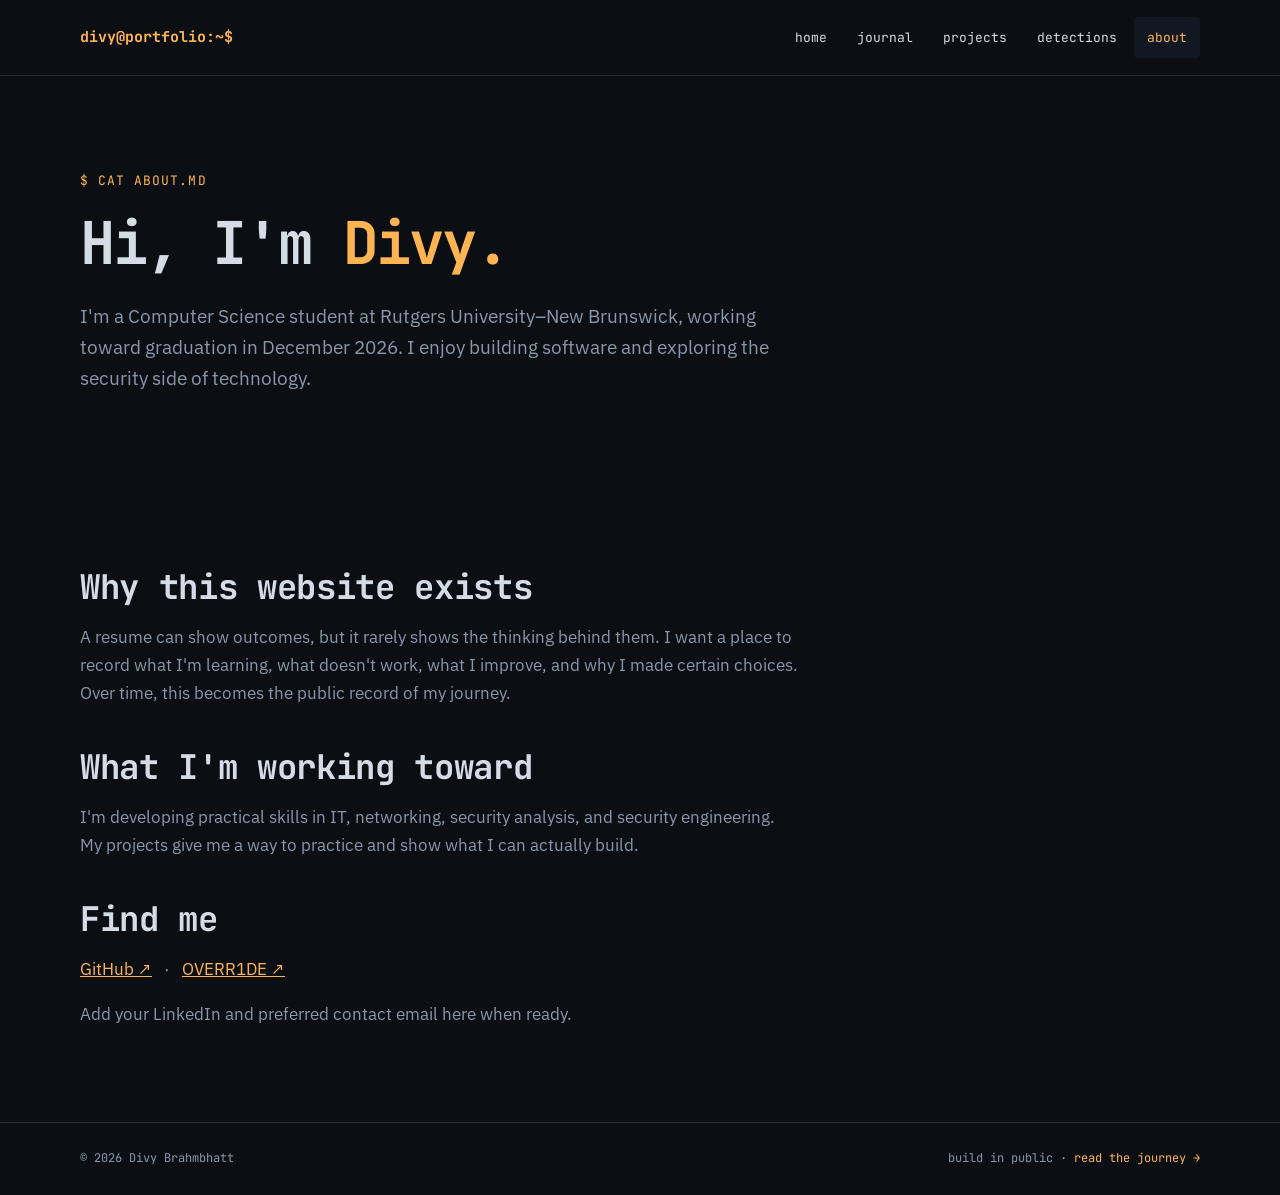
==== site/about.html @ b1627698 "Fix portfolio folder structure" ====
<!doctype html><html lang="en"><head><meta charset="utf-8"><meta name="viewport" content="width=device-width,initial-scale=1"><meta name="theme-color" content="#0B0F14"><meta name="description" content="Divy Brahmbhatt — cybersecurity, software projects, and a public learning journal."><title>About · Divy Brahmbhatt</title><link rel="preconnect" href="https://fonts.googleapis.com"><link rel="preconnect" href="https://fonts.gstatic.com" crossorigin><link href="https://fonts.googleapis.com/css2?family=JetBrains+Mono:wght@400;500;700&family=IBM+Plex+Sans:wght@400;500;600;700&display=swap" rel="stylesheet"><link rel="stylesheet" href="assets/style.css"></head><body><header class="site-header"><div class="container nav"><a class="brand" href="index.html">divy@portfolio:<span>~$</span></a><nav aria-label="Main navigation"><a class="" href="index.html">home</a><a class="" href="journal.html">journal</a><a class="" href="projects.html">projects</a><a class="" href="detections.html">detections</a><a class="active" href="about.html">about</a></nav></div></header><main><section class="container page-head"><div class="eyebrow">$ cat about.md</div><h1>Hi, I'm <span class="gold">Divy.</span></h1><p>I'm a Computer Science student at Rutgers University–New Brunswick, working toward graduation in December 2026. I enjoy building software and exploring the security side of technology.</p></section><section class="container pad about-page"><h2>Why this website exists</h2><p>A resume can show outcomes, but it rarely shows the thinking behind them. I want a place to record what I'm learning, what doesn't work, what I improve, and why I made certain choices. Over time, this becomes the public record of my journey.</p><h2>What I'm working toward</h2><p>I'm developing practical skills in IT, networking, security analysis, and security engineering. My projects give me a way to practice and show what I can actually build.</p><h2>Find me</h2><p><a href="https://github.com/divy1502" target="_blank" rel="noopener">GitHub ↗</a> &nbsp; · &nbsp; <a href="https://theoverr1de.com/" target="_blank" rel="noopener">OVERR1DE ↗</a></p><p class="muted">Add your LinkedIn and preferred contact email here when ready.</p></section></main><footer class="footer"><div class="container footer-inner"><span>© 2026 Divy Brahmbhatt</span><span>build in public · <a href="journal.html">read the journey →</a></span></div></footer></body></html>
---- site/assets/style.css ----
:root{--bg:#0b0f14;--surface:#121821;--surface2:#0f141b;--border:#232c39;--text:#d5dce6;--muted:#8b97a8;--amber:#ffb454;--mint:#7ee787}*{box-sizing:border-box}html{scroll-behavior:smooth}body{margin:0;background:var(--bg);color:var(--text);font:17px/1.65 'IBM Plex Sans',sans-serif}a{color:var(--amber)}a:hover{color:#ffd08a}.container{width:min(1120px,calc(100% - 48px));margin:auto}h1,h2,h3,.mono,.eyebrow,.site-header,.entry,.tag,.button,.cmd,.status,.steps,.terminal-note,.footer,.catalog-head,.catalog-row,.article-meta{font-family:'JetBrains Mono',monospace}h1,h2,h3{line-height:1.19;letter-spacing:-.035em}h1{font-size:clamp(36px,5vw,59px);margin:17px 0 22px}h2{font-size:clamp(28px,3vw,38px);margin:8px 0 14px}h3{font-size:20px}.muted,.intro{color:var(--muted)}.eyebrow{color:var(--amber);font-size:13px;letter-spacing:.08em;text-transform:uppercase}.gold{color:var(--amber)}.cursor{color:var(--amber)}.site-header{border-bottom:1px solid var(--border)}.nav{min-height:75px;display:flex;align-items:center;justify-content:space-between;gap:24px;flex-wrap:wrap}.brand{font-size:15px;font-weight:700;text-decoration:none}.brand span{color:var(--amber)}nav{display:flex;gap:4px;flex-wrap:wrap}nav a{display:inline-block;color:var(--text);font-size:13px;text-decoration:none;padding:10px 13px;border-radius:4px}nav a:hover,nav a.active{background:var(--surface);color:var(--amber)}.hero{padding-top:96px;padding-bottom:96px;display:grid;grid-template-columns:minmax(0,1.3fr) minmax(290px,.85fr);gap:62px;align-items:center}.hero-copy>p{font-size:18px;color:var(--muted);max-width:630px}.cmd{font-size:14px;color:var(--muted);margin-bottom:22px}.buttons{display:flex;gap:12px;flex-wrap:wrap;margin:30px 0}.button{display:inline-flex;align-items:center;min-height:47px;text-decoration:none;padding:0 20px;font-size:14px;font-weight:700;border:1px solid var(--amber);border-radius:4px}.primary{background:var(--amber);color:var(--bg)}.primary:hover{color:var(--bg);background:#ffd08a}.outline{background:transparent;color:var(--text);border-color:var(--muted)}.hero-meta{font:11px/2 'JetBrains Mono',monospace;color:#667489;letter-spacing:.04em}.hero-meta span{padding:0 8px}.status{border:1px solid var(--border);border-radius:8px;background:var(--surface);box-shadow:0 20px 75px #0003;font-size:13px;overflow:hidden}.panel-head{padding:13px 18px;border-bottom:1px solid var(--border);background:#151d28;color:#acb6c3}.green-dot{display:inline-block;background:var(--mint);width:7px;height:7px;border-radius:50%;margin-right:8px}.panel-x{float:right;color:#607086}.status-body{padding:0 20px}.status-body>div{display:flex;flex-direction:column;gap:4px;padding:16px 0;border-bottom:1px solid var(--border)}.status-body>div:last-child{border:0}.key{font-size:11px;letter-spacing:.08em;color:var(--muted)}.status-body strong{font-weight:500}.status-body a{text-decoration:none}.band{border-top:1px solid var(--border);border-bottom:1px solid var(--border);background:var(--surface2)}.pad{padding-top:77px;padding-bottom:77px}.entries{margin-top:30px;border-bottom:1px solid var(--border)}.entry{display:grid;grid-template-columns:150px minmax(0,1fr) auto 20px;align-items:start;gap:24px;padding:22px 4px;border-top:1px solid var(--border);color:var(--text);text-decoration:none}.entry:hover .entry-main strong,.entry:hover .entry-arrow{color:var(--amber)}.entry-date{font-size:13px;color:var(--muted);padding-top:4px}.entry-main strong{display:block;font-size:17px;line-height:1.5}.entry-main small{display:block;color:var(--muted);font:15px/1.6 'IBM Plex Sans',sans-serif;margin-top:6px}.tag{font-size:11px;border:1px solid #6b5632;color:var(--amber);border-radius:4px;padding:4px 9px;white-space:nowrap}.entry-arrow{color:var(--muted)}.bottom-link{text-align:right;font:14px 'JetBrains Mono',monospace;margin-top:22px}.bottom-link a{text-decoration:none}.cards{display:grid;grid-template-columns:repeat(3,minmax(0,1fr));gap:18px;margin-top:30px}.project{border:1px solid var(--border);padding:24px;background:var(--surface);border-radius:7px;min-height:260px;display:flex;flex-direction:column}.project-head{font:12px 'JetBrains Mono',monospace;color:var(--muted);display:flex;justify-content:space-between;gap:10px}.outlined{border:1px solid #66512f;color:var(--amber);padding:3px 7px;border-radius:3px}.project h3{margin:26px 0 9px}.project p{color:var(--muted);font-size:15px;margin:0}.project-links{margin-top:auto;padding-top:24px;font:13px 'JetBrains Mono',monospace}.project-links a{text-decoration:none}.steps{display:grid;grid-template-columns:repeat(3,1fr);gap:24px;margin-top:40px}.steps>div{border-top:2px solid var(--border);padding-top:20px}.steps>div:first-child{border-color:var(--amber)}.steps b{font-size:12px;color:var(--amber)}.steps h3{font-size:18px;margin:16px 0}.steps p{color:var(--muted);font:16px/1.6 'IBM Plex Sans',sans-serif}.about-mini p,.about-page p{max-width:720px;color:var(--muted)}.page-head{padding-top:94px;padding-bottom:36px}.page-head p{max-width:730px;color:var(--muted);font-size:19px}.terminal-note{background:var(--surface);border:1px solid var(--border);border-radius:5px;padding:16px 20px;font-size:13px;color:var(--amber);margin-top:40px}.faint{color:var(--muted)}.journal-list{padding-bottom:100px}.journal-list .entries{margin-top:0}.catalog-head,.catalog-row{display:grid;grid-template-columns:minmax(0,2fr) minmax(110px,1fr) 105px;gap:20px;align-items:center;padding:16px;border-bottom:1px solid var(--border);font-size:13px}.catalog-head{color:var(--muted);font-size:11px;border-top:1px solid var(--border)}.catalog-row b{font-weight:500}.catalog-row>span:nth-child(2){color:var(--muted)}.pill{color:var(--amber)}.about-page h2{margin-top:40px}.article{max-width:850px;padding-top:65px;padding-bottom:120px}.back{font:13px 'JetBrains Mono',monospace;text-decoration:none;display:inline-block;margin-bottom:60px}.article h1{font-size:clamp(34px,5vw,52px)}.article-summary{font-size:19px;color:var(--muted)}.article-meta{display:flex;gap:25px;flex-wrap:wrap;border-top:1px solid var(--border);border-bottom:1px solid var(--border);padding:16px 0;margin:38px 0;color:var(--muted);font-size:12px}.prose{font-size:18px;line-height:1.85;color:#c7d0dc}.prose h2{font-size:25px;color:var(--text);margin:45px 0 15px}.prose h3{font-size:19px;color:var(--text);margin:30px 0 10px}.prose p{margin:18px 0}.prose code{font:14px 'JetBrains Mono',monospace;color:var(--amber);background:#1b2631;padding:2px 5px;border-radius:3px}.prose pre{background:var(--surface);border:1px solid var(--border);padding:22px;border-radius:5px;overflow:auto;line-height:1.55}.prose pre code{background:none;color:var(--text);padding:0}.prose blockquote{border-left:3px solid var(--amber);padding:8px 20px;margin-left:0;background:var(--surface)}.prose li{margin-bottom:8px}.article-end{border-top:1px solid var(--border);display:flex;justify-content:space-between;margin-top:75px;padding-top:25px;font:14px 'JetBrains Mono',monospace}.article-end a{text-decoration:none}.footer{border-top:1px solid var(--border);color:var(--muted);font-size:12px}.footer-inner{display:flex;justify-content:space-between;gap:20px;flex-wrap:wrap;padding:26px 0}.footer a{text-decoration:none}@media(max-width:880px){.hero{grid-template-columns:1fr;gap:32px;padding:65px 0}.cards{grid-template-columns:1fr 1fr}.steps{grid-template-columns:1fr}.entry{grid-template-columns:100px minmax(0,1fr) auto;gap:12px}.entry-arrow{display:none}}@media(max-width:560px){.container{width:min(100% - 32px,1120px)}.nav{padding:15px 0;gap:8px}nav{gap:0}nav a{padding:8px;font-size:11px}.hero{padding-top:52px}.cards{grid-template-columns:1fr}.entry{grid-template-columns:minmax(0,1fr) auto}.entry-date{grid-column:1/-1}.entry-main strong{font-size:15px}.tag{font-size:10px}.catalog-head,.catalog-row{grid-template-columns:1.7fr 1fr 60px;gap:8px;font-size:11px;padding:13px 4px}.catalog-head{font-size:9px}.pad{padding-top:55px;padding-bottom:55px}.page-head{padding-top:60px}.hero-meta{font-size:10px}}

/* Reference typography: Cyber.dc.html hero and headings */
.hero{padding-top:88px;padding-bottom:72px;align-items:start;gap:56px}.hero h1{font-size:clamp(35px,4.1vw,48px);line-height:1.12;letter-spacing:-.02em;margin:0}.hero .cmd{margin-bottom:22px}.hero-copy{display:flex;flex-direction:column;gap:24px}.hero-copy>p{margin:0;line-height:1.6}.hero .buttons{margin:0;padding-top:8px}.hero .status{box-shadow:none}.pad h2{font-size:clamp(28px,3vw,34px);line-height:1.15;letter-spacing:-.01em}.steps h3{font-size:19px}.key{text-transform:lowercase}.status .panel-head{background:transparent}.hero .button{min-height:48px}.hero .button.primary{font-size:15px}
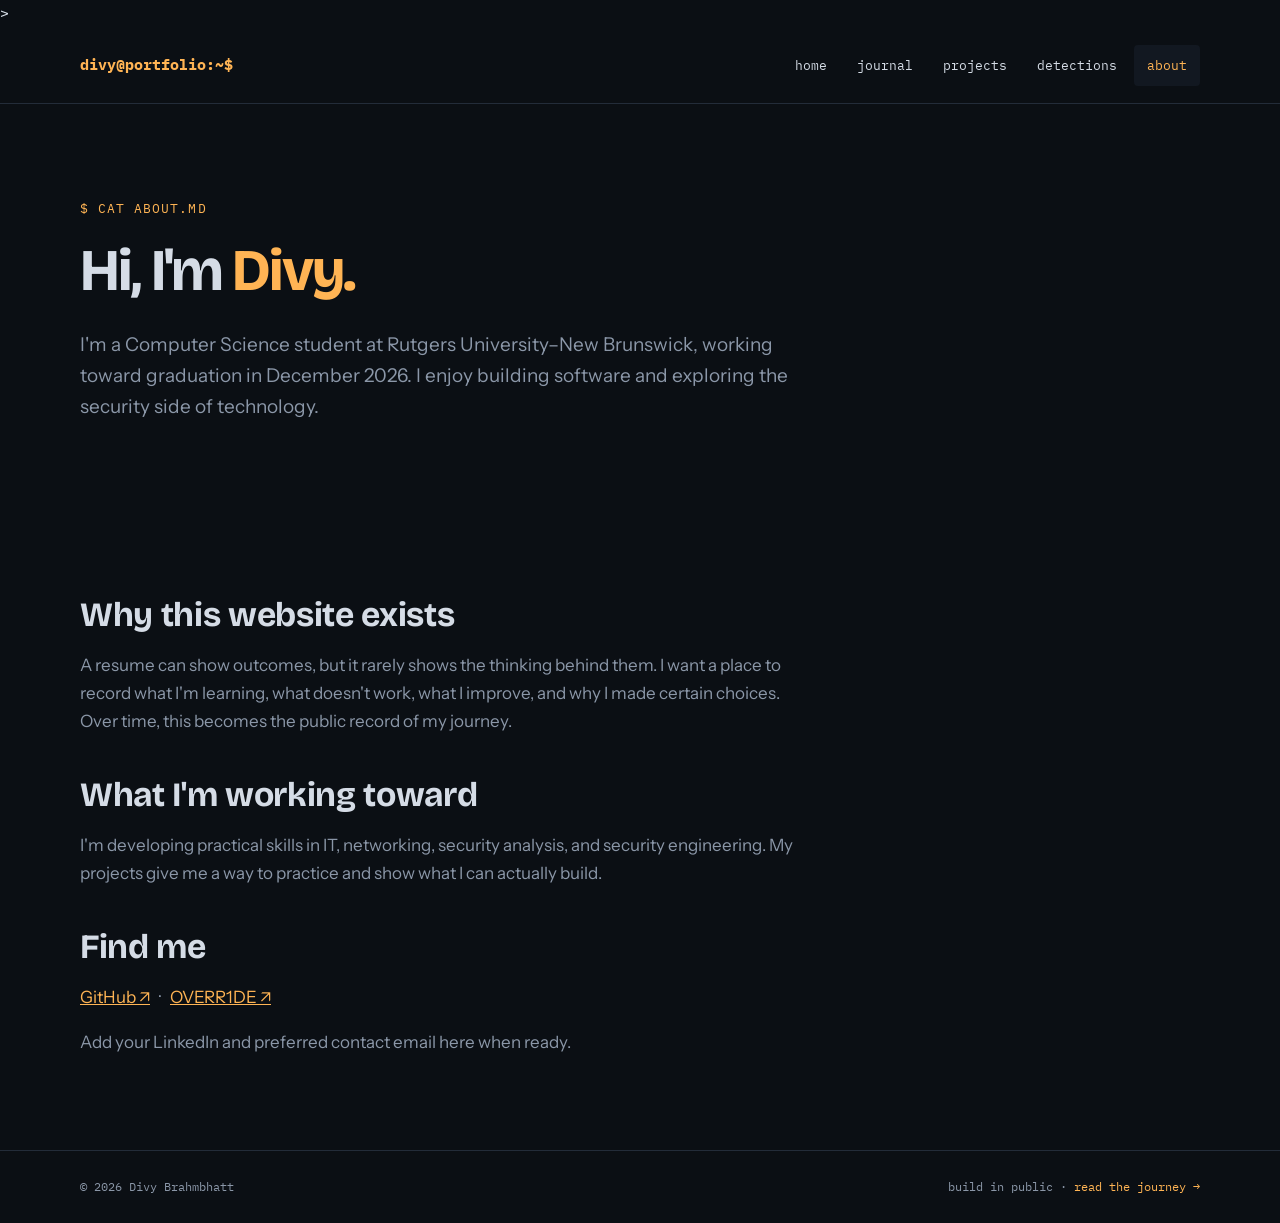
==== commit 59d69d0b: "Save cinematic 3D portfolio progress" ====
--- a/site/about.html
+++ b/site/about.html
@@ -1 +1 @@
-<!doctype html><html lang="en"><head><meta charset="utf-8"><meta name="viewport" content="width=device-width,initial-scale=1"><meta name="theme-color" content="#0B0F14"><meta name="description" content="Divy Brahmbhatt — cybersecurity, software projects, and a public learning journal."><title>About · Divy Brahmbhatt</title><link rel="preconnect" href="https://fonts.googleapis.com"><link rel="preconnect" href="https://fonts.gstatic.com" crossorigin><link href="https://fonts.googleapis.com/css2?family=JetBrains+Mono:wght@400;500;700&family=IBM+Plex+Sans:wght@400;500;600;700&display=swap" rel="stylesheet"><link rel="stylesheet" href="assets/style.css"></head><body><header class="site-header"><div class="container nav"><a class="brand" href="index.html">divy@portfolio:<span>~$</span></a><nav aria-label="Main navigation"><a class="" href="index.html">home</a><a class="" href="journal.html">journal</a><a class="" href="projects.html">projects</a><a class="" href="detections.html">detections</a><a class="active" href="about.html">about</a></nav></div></header><main><section class="container page-head"><div class="eyebrow">$ cat about.md</div><h1>Hi, I'm <span class="gold">Divy.</span></h1><p>I'm a Computer Science student at Rutgers University–New Brunswick, working toward graduation in December 2026. I enjoy building software and exploring the security side of technology.</p></section><section class="container pad about-page"><h2>Why this website exists</h2><p>A resume can show outcomes, but it rarely shows the thinking behind them. I want a place to record what I'm learning, what doesn't work, what I improve, and why I made certain choices. Over time, this becomes the public record of my journey.</p><h2>What I'm working toward</h2><p>I'm developing practical skills in IT, networking, security analysis, and security engineering. My projects give me a way to practice and show what I can actually build.</p><h2>Find me</h2><p><a href="https://github.com/divy1502" target="_blank" rel="noopener">GitHub ↗</a> &nbsp; · &nbsp; <a href="https://theoverr1de.com/" target="_blank" rel="noopener">OVERR1DE ↗</a></p><p class="muted">Add your LinkedIn and preferred contact email here when ready.</p></section></main><footer class="footer"><div class="container footer-inner"><span>© 2026 Divy Brahmbhatt</span><span>build in public · <a href="journal.html">read the journey →</a></span></div></footer></body></html>+<!doctype html><html lang="en"><head><meta charset="utf-8"><meta name="viewport" content="width=device-width,initial-scale=1"><meta name="theme-color" content="#0B0F14"><meta name="description" content="Divy Brahmbhatt — cybersecurity, software projects, and a public learning journal."><title>About · Divy Brahmbhatt</title><link rel="preconnect" href="https://fonts.googleapis.com"><link rel="preconnect" href="https://fonts.gstatic.com" crossorigin><link <link href="https://fonts.googleapis.com/css2?family=Bricolage+Grotesque:wght@500;700&family=Instrument+Sans:wght@400;500;600&family=IBM+Plex+Mono:wght@400;500&display=swap" rel="stylesheet">><link rel="stylesheet" href="assets/style.css"></head><body><header class="site-header"><div class="container nav"><a class="brand" href="index.html">divy@portfolio:<span>~$</span></a><nav aria-label="Main navigation"><a class="" href="index.html">home</a><a class="" href="journal.html">journal</a><a class="" href="projects.html">projects</a><a class="" href="detections.html">detections</a><a class="active" href="about.html">about</a></nav></div></header><main><section class="container page-head"><div class="eyebrow">$ cat about.md</div><h1>Hi, I'm <span class="gold">Divy.</span></h1><p>I'm a Computer Science student at Rutgers University–New Brunswick, working toward graduation in December 2026. I enjoy building software and exploring the security side of technology.</p></section><section class="container pad about-page"><h2>Why this website exists</h2><p>A resume can show outcomes, but it rarely shows the thinking behind them. I want a place to record what I'm learning, what doesn't work, what I improve, and why I made certain choices. Over time, this becomes the public record of my journey.</p><h2>What I'm working toward</h2><p>I'm developing practical skills in IT, networking, security analysis, and security engineering. My projects give me a way to practice and show what I can actually build.</p><h2>Find me</h2><p><a href="https://github.com/divy1502" target="_blank" rel="noopener">GitHub ↗</a> &nbsp; · &nbsp; <a href="https://theoverr1de.com/" target="_blank" rel="noopener">OVERR1DE ↗</a></p><p class="muted">Add your LinkedIn and preferred contact email here when ready.</p></section></main><footer class="footer"><div class="container footer-inner"><span>© 2026 Divy Brahmbhatt</span><span>build in public · <a href="journal.html">read the journey →</a></span></div></footer></body></html>
--- a/site/assets/style.css
+++ b/site/assets/style.css
@@ -1,4 +1,716 @@
-:root{--bg:#0b0f14;--surface:#121821;--surface2:#0f141b;--border:#232c39;--text:#d5dce6;--muted:#8b97a8;--amber:#ffb454;--mint:#7ee787}*{box-sizing:border-box}html{scroll-behavior:smooth}body{margin:0;background:var(--bg);color:var(--text);font:17px/1.65 'IBM Plex Sans',sans-serif}a{color:var(--amber)}a:hover{color:#ffd08a}.container{width:min(1120px,calc(100% - 48px));margin:auto}h1,h2,h3,.mono,.eyebrow,.site-header,.entry,.tag,.button,.cmd,.status,.steps,.terminal-note,.footer,.catalog-head,.catalog-row,.article-meta{font-family:'JetBrains Mono',monospace}h1,h2,h3{line-height:1.19;letter-spacing:-.035em}h1{font-size:clamp(36px,5vw,59px);margin:17px 0 22px}h2{font-size:clamp(28px,3vw,38px);margin:8px 0 14px}h3{font-size:20px}.muted,.intro{color:var(--muted)}.eyebrow{color:var(--amber);font-size:13px;letter-spacing:.08em;text-transform:uppercase}.gold{color:var(--amber)}.cursor{color:var(--amber)}.site-header{border-bottom:1px solid var(--border)}.nav{min-height:75px;display:flex;align-items:center;justify-content:space-between;gap:24px;flex-wrap:wrap}.brand{font-size:15px;font-weight:700;text-decoration:none}.brand span{color:var(--amber)}nav{display:flex;gap:4px;flex-wrap:wrap}nav a{display:inline-block;color:var(--text);font-size:13px;text-decoration:none;padding:10px 13px;border-radius:4px}nav a:hover,nav a.active{background:var(--surface);color:var(--amber)}.hero{padding-top:96px;padding-bottom:96px;display:grid;grid-template-columns:minmax(0,1.3fr) minmax(290px,.85fr);gap:62px;align-items:center}.hero-copy>p{font-size:18px;color:var(--muted);max-width:630px}.cmd{font-size:14px;color:var(--muted);margin-bottom:22px}.buttons{display:flex;gap:12px;flex-wrap:wrap;margin:30px 0}.button{display:inline-flex;align-items:center;min-height:47px;text-decoration:none;padding:0 20px;font-size:14px;font-weight:700;border:1px solid var(--amber);border-radius:4px}.primary{background:var(--amber);color:var(--bg)}.primary:hover{color:var(--bg);background:#ffd08a}.outline{background:transparent;color:var(--text);border-color:var(--muted)}.hero-meta{font:11px/2 'JetBrains Mono',monospace;color:#667489;letter-spacing:.04em}.hero-meta span{padding:0 8px}.status{border:1px solid var(--border);border-radius:8px;background:var(--surface);box-shadow:0 20px 75px #0003;font-size:13px;overflow:hidden}.panel-head{padding:13px 18px;border-bottom:1px solid var(--border);background:#151d28;color:#acb6c3}.green-dot{display:inline-block;background:var(--mint);width:7px;height:7px;border-radius:50%;margin-right:8px}.panel-x{float:right;color:#607086}.status-body{padding:0 20px}.status-body>div{display:flex;flex-direction:column;gap:4px;padding:16px 0;border-bottom:1px solid var(--border)}.status-body>div:last-child{border:0}.key{font-size:11px;letter-spacing:.08em;color:var(--muted)}.status-body strong{font-weight:500}.status-body a{text-decoration:none}.band{border-top:1px solid var(--border);border-bottom:1px solid var(--border);background:var(--surface2)}.pad{padding-top:77px;padding-bottom:77px}.entries{margin-top:30px;border-bottom:1px solid var(--border)}.entry{display:grid;grid-template-columns:150px minmax(0,1fr) auto 20px;align-items:start;gap:24px;padding:22px 4px;border-top:1px solid var(--border);color:var(--text);text-decoration:none}.entry:hover .entry-main strong,.entry:hover .entry-arrow{color:var(--amber)}.entry-date{font-size:13px;color:var(--muted);padding-top:4px}.entry-main strong{display:block;font-size:17px;line-height:1.5}.entry-main small{display:block;color:var(--muted);font:15px/1.6 'IBM Plex Sans',sans-serif;margin-top:6px}.tag{font-size:11px;border:1px solid #6b5632;color:var(--amber);border-radius:4px;padding:4px 9px;white-space:nowrap}.entry-arrow{color:var(--muted)}.bottom-link{text-align:right;font:14px 'JetBrains Mono',monospace;margin-top:22px}.bottom-link a{text-decoration:none}.cards{display:grid;grid-template-columns:repeat(3,minmax(0,1fr));gap:18px;margin-top:30px}.project{border:1px solid var(--border);padding:24px;background:var(--surface);border-radius:7px;min-height:260px;display:flex;flex-direction:column}.project-head{font:12px 'JetBrains Mono',monospace;color:var(--muted);display:flex;justify-content:space-between;gap:10px}.outlined{border:1px solid #66512f;color:var(--amber);padding:3px 7px;border-radius:3px}.project h3{margin:26px 0 9px}.project p{color:var(--muted);font-size:15px;margin:0}.project-links{margin-top:auto;padding-top:24px;font:13px 'JetBrains Mono',monospace}.project-links a{text-decoration:none}.steps{display:grid;grid-template-columns:repeat(3,1fr);gap:24px;margin-top:40px}.steps>div{border-top:2px solid var(--border);padding-top:20px}.steps>div:first-child{border-color:var(--amber)}.steps b{font-size:12px;color:var(--amber)}.steps h3{font-size:18px;margin:16px 0}.steps p{color:var(--muted);font:16px/1.6 'IBM Plex Sans',sans-serif}.about-mini p,.about-page p{max-width:720px;color:var(--muted)}.page-head{padding-top:94px;padding-bottom:36px}.page-head p{max-width:730px;color:var(--muted);font-size:19px}.terminal-note{background:var(--surface);border:1px solid var(--border);border-radius:5px;padding:16px 20px;font-size:13px;color:var(--amber);margin-top:40px}.faint{color:var(--muted)}.journal-list{padding-bottom:100px}.journal-list .entries{margin-top:0}.catalog-head,.catalog-row{display:grid;grid-template-columns:minmax(0,2fr) minmax(110px,1fr) 105px;gap:20px;align-items:center;padding:16px;border-bottom:1px solid var(--border);font-size:13px}.catalog-head{color:var(--muted);font-size:11px;border-top:1px solid var(--border)}.catalog-row b{font-weight:500}.catalog-row>span:nth-child(2){color:var(--muted)}.pill{color:var(--amber)}.about-page h2{margin-top:40px}.article{max-width:850px;padding-top:65px;padding-bottom:120px}.back{font:13px 'JetBrains Mono',monospace;text-decoration:none;display:inline-block;margin-bottom:60px}.article h1{font-size:clamp(34px,5vw,52px)}.article-summary{font-size:19px;color:var(--muted)}.article-meta{display:flex;gap:25px;flex-wrap:wrap;border-top:1px solid var(--border);border-bottom:1px solid var(--border);padding:16px 0;margin:38px 0;color:var(--muted);font-size:12px}.prose{font-size:18px;line-height:1.85;color:#c7d0dc}.prose h2{font-size:25px;color:var(--text);margin:45px 0 15px}.prose h3{font-size:19px;color:var(--text);margin:30px 0 10px}.prose p{margin:18px 0}.prose code{font:14px 'JetBrains Mono',monospace;color:var(--amber);background:#1b2631;padding:2px 5px;border-radius:3px}.prose pre{background:var(--surface);border:1px solid var(--border);padding:22px;border-radius:5px;overflow:auto;line-height:1.55}.prose pre code{background:none;color:var(--text);padding:0}.prose blockquote{border-left:3px solid var(--amber);padding:8px 20px;margin-left:0;background:var(--surface)}.prose li{margin-bottom:8px}.article-end{border-top:1px solid var(--border);display:flex;justify-content:space-between;margin-top:75px;padding-top:25px;font:14px 'JetBrains Mono',monospace}.article-end a{text-decoration:none}.footer{border-top:1px solid var(--border);color:var(--muted);font-size:12px}.footer-inner{display:flex;justify-content:space-between;gap:20px;flex-wrap:wrap;padding:26px 0}.footer a{text-decoration:none}@media(max-width:880px){.hero{grid-template-columns:1fr;gap:32px;padding:65px 0}.cards{grid-template-columns:1fr 1fr}.steps{grid-template-columns:1fr}.entry{grid-template-columns:100px minmax(0,1fr) auto;gap:12px}.entry-arrow{display:none}}@media(max-width:560px){.container{width:min(100% - 32px,1120px)}.nav{padding:15px 0;gap:8px}nav{gap:0}nav a{padding:8px;font-size:11px}.hero{padding-top:52px}.cards{grid-template-columns:1fr}.entry{grid-template-columns:minmax(0,1fr) auto}.entry-date{grid-column:1/-1}.entry-main strong{font-size:15px}.tag{font-size:10px}.catalog-head,.catalog-row{grid-template-columns:1.7fr 1fr 60px;gap:8px;font-size:11px;padding:13px 4px}.catalog-head{font-size:9px}.pad{padding-top:55px;padding-bottom:55px}.page-head{padding-top:60px}.hero-meta{font-size:10px}}
+:root {
+  --bg: #0b0f14;
+  --surface: #121821;
+  --surface2: #0f141b;
+  --border: #232c39;
+  --text: #d5dce6;
+  --muted: #8b97a8;
+  --amber: #ffb454;
+  --mint: #7ee787;
+}
+* {
+  box-sizing: border-box;
+}
+html {
+  scroll-behavior: smooth;
+}
+body {
+  margin: 0;
+  background: var(--bg);
+  color: var(--text);
+  font:
+    17px/1.65 "IBM Plex Sans",
+    sans-serif;
+}
+a {
+  color: var(--amber);
+}
+a:hover {
+  color: #ffd08a;
+}
+.container {
+  width: min(1120px, calc(100% - 48px));
+  margin: auto;
+}
+h1,
+h2,
+h3,
+.mono,
+.eyebrow,
+.site-header,
+.entry,
+.tag,
+.button,
+.cmd,
+.status,
+.steps,
+.terminal-note,
+.footer,
+.catalog-head,
+.catalog-row,
+.article-meta {
+  font-family: "JetBrains Mono", monospace;
+}
+h1,
+h2,
+h3 {
+  line-height: 1.19;
+  letter-spacing: -0.035em;
+}
+h1 {
+  font-size: clamp(36px, 5vw, 59px);
+  margin: 17px 0 22px;
+}
+h2 {
+  font-size: clamp(28px, 3vw, 38px);
+  margin: 8px 0 14px;
+}
+h3 {
+  font-size: 20px;
+}
+.muted,
+.intro {
+  color: var(--muted);
+}
+.eyebrow {
+  color: var(--amber);
+  font-size: 13px;
+  letter-spacing: 0.08em;
+  text-transform: uppercase;
+}
+.gold {
+  color: var(--amber);
+}
+.cursor {
+  color: var(--amber);
+}
+.site-header {
+  border-bottom: 1px solid var(--border);
+}
+.nav {
+  min-height: 75px;
+  display: flex;
+  align-items: center;
+  justify-content: space-between;
+  gap: 24px;
+  flex-wrap: wrap;
+}
+.brand {
+  font-size: 15px;
+  font-weight: 700;
+  text-decoration: none;
+}
+.brand span {
+  color: var(--amber);
+}
+nav {
+  display: flex;
+  gap: 4px;
+  flex-wrap: wrap;
+}
+nav a {
+  display: inline-block;
+  color: var(--text);
+  font-size: 13px;
+  text-decoration: none;
+  padding: 10px 13px;
+  border-radius: 4px;
+}
+nav a:hover,
+nav a.active {
+  background: var(--surface);
+  color: var(--amber);
+}
+.hero {
+  padding-top: 96px;
+  padding-bottom: 96px;
+  display: grid;
+  grid-template-columns: minmax(0, 1.3fr) minmax(290px, 0.85fr);
+  gap: 62px;
+  align-items: center;
+}
+.hero-copy > p {
+  font-size: 18px;
+  color: var(--muted);
+  max-width: 630px;
+}
+.cmd {
+  font-size: 14px;
+  color: var(--muted);
+  margin-bottom: 22px;
+}
+.buttons {
+  display: flex;
+  gap: 12px;
+  flex-wrap: wrap;
+  margin: 30px 0;
+}
+.button {
+  display: inline-flex;
+  align-items: center;
+  min-height: 47px;
+  text-decoration: none;
+  padding: 0 20px;
+  font-size: 14px;
+  font-weight: 700;
+  border: 1px solid var(--amber);
+  border-radius: 4px;
+}
+.primary {
+  background: var(--amber);
+  color: var(--bg);
+}
+.primary:hover {
+  color: var(--bg);
+  background: #ffd08a;
+}
+.outline {
+  background: transparent;
+  color: var(--text);
+  border-color: var(--muted);
+}
+.hero-meta {
+  font:
+    11px/2 "JetBrains Mono",
+    monospace;
+  color: #667489;
+  letter-spacing: 0.04em;
+}
+.hero-meta span {
+  padding: 0 8px;
+}
+.status {
+  border: 1px solid var(--border);
+  border-radius: 8px;
+  background: var(--surface);
+  box-shadow: 0 20px 75px #0003;
+  font-size: 13px;
+  overflow: hidden;
+}
+.panel-head {
+  padding: 13px 18px;
+  border-bottom: 1px solid var(--border);
+  background: #151d28;
+  color: #acb6c3;
+}
+.green-dot {
+  display: inline-block;
+  background: var(--mint);
+  width: 7px;
+  height: 7px;
+  border-radius: 50%;
+  margin-right: 8px;
+}
+.panel-x {
+  float: right;
+  color: #607086;
+}
+.status-body {
+  padding: 0 20px;
+}
+.status-body > div {
+  display: flex;
+  flex-direction: column;
+  gap: 4px;
+  padding: 16px 0;
+  border-bottom: 1px solid var(--border);
+}
+.status-body > div:last-child {
+  border: 0;
+}
+.key {
+  font-size: 11px;
+  letter-spacing: 0.08em;
+  color: var(--muted);
+}
+.status-body strong {
+  font-weight: 500;
+}
+.status-body a {
+  text-decoration: none;
+}
+.band {
+  border-top: 1px solid var(--border);
+  border-bottom: 1px solid var(--border);
+  background: var(--surface2);
+}
+.pad {
+  padding-top: 77px;
+  padding-bottom: 77px;
+}
+.entries {
+  margin-top: 30px;
+  border-bottom: 1px solid var(--border);
+}
+.entry {
+  display: grid;
+  grid-template-columns: 150px minmax(0, 1fr) auto 20px;
+  align-items: start;
+  gap: 24px;
+  padding: 22px 4px;
+  border-top: 1px solid var(--border);
+  color: var(--text);
+  text-decoration: none;
+}
+.entry:hover .entry-main strong,
+.entry:hover .entry-arrow {
+  color: var(--amber);
+}
+.entry-date {
+  font-size: 13px;
+  color: var(--muted);
+  padding-top: 4px;
+}
+.entry-main strong {
+  display: block;
+  font-size: 17px;
+  line-height: 1.5;
+}
+.entry-main small {
+  display: block;
+  color: var(--muted);
+  font:
+    15px/1.6 "IBM Plex Sans",
+    sans-serif;
+  margin-top: 6px;
+}
+.tag {
+  font-size: 11px;
+  border: 1px solid #6b5632;
+  color: var(--amber);
+  border-radius: 4px;
+  padding: 4px 9px;
+  white-space: nowrap;
+}
+.entry-arrow {
+  color: var(--muted);
+}
+.bottom-link {
+  text-align: right;
+  font:
+    14px "JetBrains Mono",
+    monospace;
+  margin-top: 22px;
+}
+.bottom-link a {
+  text-decoration: none;
+}
+.cards {
+  display: grid;
+  grid-template-columns: repeat(3, minmax(0, 1fr));
+  gap: 18px;
+  margin-top: 30px;
+}
+.project {
+  border: 1px solid var(--border);
+  padding: 24px;
+  background: var(--surface);
+  border-radius: 7px;
+  min-height: 260px;
+  display: flex;
+  flex-direction: column;
+}
+.project-head {
+  font:
+    12px "JetBrains Mono",
+    monospace;
+  color: var(--muted);
+  display: flex;
+  justify-content: space-between;
+  gap: 10px;
+}
+.outlined {
+  border: 1px solid #66512f;
+  color: var(--amber);
+  padding: 3px 7px;
+  border-radius: 3px;
+}
+.project h3 {
+  margin: 26px 0 9px;
+}
+.project p {
+  color: var(--muted);
+  font-size: 15px;
+  margin: 0;
+}
+.project-links {
+  margin-top: auto;
+  padding-top: 24px;
+  font:
+    13px "JetBrains Mono",
+    monospace;
+}
+.project-links a {
+  text-decoration: none;
+}
+.steps {
+  display: grid;
+  grid-template-columns: repeat(3, 1fr);
+  gap: 24px;
+  margin-top: 40px;
+}
+.steps > div {
+  border-top: 2px solid var(--border);
+  padding-top: 20px;
+}
+.steps > div:first-child {
+  border-color: var(--amber);
+}
+.steps b {
+  font-size: 12px;
+  color: var(--amber);
+}
+.steps h3 {
+  font-size: 18px;
+  margin: 16px 0;
+}
+.steps p {
+  color: var(--muted);
+  font:
+    16px/1.6 "IBM Plex Sans",
+    sans-serif;
+}
+.about-mini p,
+.about-page p {
+  max-width: 720px;
+  color: var(--muted);
+}
+.page-head {
+  padding-top: 94px;
+  padding-bottom: 36px;
+}
+.page-head p {
+  max-width: 730px;
+  color: var(--muted);
+  font-size: 19px;
+}
+.terminal-note {
+  background: var(--surface);
+  border: 1px solid var(--border);
+  border-radius: 5px;
+  padding: 16px 20px;
+  font-size: 13px;
+  color: var(--amber);
+  margin-top: 40px;
+}
+.faint {
+  color: var(--muted);
+}
+.journal-list {
+  padding-bottom: 100px;
+}
+.journal-list .entries {
+  margin-top: 0;
+}
+.catalog-head,
+.catalog-row {
+  display: grid;
+  grid-template-columns: minmax(0, 2fr) minmax(110px, 1fr) 105px;
+  gap: 20px;
+  align-items: center;
+  padding: 16px;
+  border-bottom: 1px solid var(--border);
+  font-size: 13px;
+}
+.catalog-head {
+  color: var(--muted);
+  font-size: 11px;
+  border-top: 1px solid var(--border);
+}
+.catalog-row b {
+  font-weight: 500;
+}
+.catalog-row > span:nth-child(2) {
+  color: var(--muted);
+}
+.pill {
+  color: var(--amber);
+}
+.about-page h2 {
+  margin-top: 40px;
+}
+.article {
+  max-width: 850px;
+  padding-top: 65px;
+  padding-bottom: 120px;
+}
+.back {
+  font:
+    13px "JetBrains Mono",
+    monospace;
+  text-decoration: none;
+  display: inline-block;
+  margin-bottom: 60px;
+}
+.article h1 {
+  font-size: clamp(34px, 5vw, 52px);
+}
+.article-summary {
+  font-size: 19px;
+  color: var(--muted);
+}
+.article-meta {
+  display: flex;
+  gap: 25px;
+  flex-wrap: wrap;
+  border-top: 1px solid var(--border);
+  border-bottom: 1px solid var(--border);
+  padding: 16px 0;
+  margin: 38px 0;
+  color: var(--muted);
+  font-size: 12px;
+}
+.prose {
+  font-size: 18px;
+  line-height: 1.85;
+  color: #c7d0dc;
+}
+.prose h2 {
+  font-size: 25px;
+  color: var(--text);
+  margin: 45px 0 15px;
+}
+.prose h3 {
+  font-size: 19px;
+  color: var(--text);
+  margin: 30px 0 10px;
+}
+.prose p {
+  margin: 18px 0;
+}
+.prose code {
+  font:
+    14px "JetBrains Mono",
+    monospace;
+  color: var(--amber);
+  background: #1b2631;
+  padding: 2px 5px;
+  border-radius: 3px;
+}
+.prose pre {
+  background: var(--surface);
+  border: 1px solid var(--border);
+  padding: 22px;
+  border-radius: 5px;
+  overflow: auto;
+  line-height: 1.55;
+}
+.prose pre code {
+  background: none;
+  color: var(--text);
+  padding: 0;
+}
+.prose blockquote {
+  border-left: 3px solid var(--amber);
+  padding: 8px 20px;
+  margin-left: 0;
+  background: var(--surface);
+}
+.prose li {
+  margin-bottom: 8px;
+}
+.article-end {
+  border-top: 1px solid var(--border);
+  display: flex;
+  justify-content: space-between;
+  margin-top: 75px;
+  padding-top: 25px;
+  font:
+    14px "JetBrains Mono",
+    monospace;
+}
+.article-end a {
+  text-decoration: none;
+}
+.footer {
+  border-top: 1px solid var(--border);
+  color: var(--muted);
+  font-size: 12px;
+}
+.footer-inner {
+  display: flex;
+  justify-content: space-between;
+  gap: 20px;
+  flex-wrap: wrap;
+  padding: 26px 0;
+}
+.footer a {
+  text-decoration: none;
+}
+@media (max-width: 880px) {
+  .hero {
+    grid-template-columns: 1fr;
+    gap: 32px;
+    padding: 65px 0;
+  }
+  .cards {
+    grid-template-columns: 1fr 1fr;
+  }
+  .steps {
+    grid-template-columns: 1fr;
+  }
+  .entry {
+    grid-template-columns: 100px minmax(0, 1fr) auto;
+    gap: 12px;
+  }
+  .entry-arrow {
+    display: none;
+  }
+}
+@media (max-width: 560px) {
+  .container {
+    width: min(100% - 32px, 1120px);
+  }
+  .nav {
+    padding: 15px 0;
+    gap: 8px;
+  }
+  nav {
+    gap: 0;
+  }
+  nav a {
+    padding: 8px;
+    font-size: 11px;
+  }
+  .hero {
+    padding-top: 52px;
+  }
+  .cards {
+    grid-template-columns: 1fr;
+  }
+  .entry {
+    grid-template-columns: minmax(0, 1fr) auto;
+  }
+  .entry-date {
+    grid-column: 1/-1;
+  }
+  .entry-main strong {
+    font-size: 15px;
+  }
+  .tag {
+    font-size: 10px;
+  }
+  .catalog-head,
+  .catalog-row {
+    grid-template-columns: 1.7fr 1fr 60px;
+    gap: 8px;
+    font-size: 11px;
+    padding: 13px 4px;
+  }
+  .catalog-head {
+    font-size: 9px;
+  }
+  .pad {
+    padding-top: 55px;
+    padding-bottom: 55px;
+  }
+  .page-head {
+    padding-top: 60px;
+  }
+  .hero-meta {
+    font-size: 10px;
+  }
+}
 
 /* Reference typography: Cyber.dc.html hero and headings */
-.hero{padding-top:88px;padding-bottom:72px;align-items:start;gap:56px}.hero h1{font-size:clamp(35px,4.1vw,48px);line-height:1.12;letter-spacing:-.02em;margin:0}.hero .cmd{margin-bottom:22px}.hero-copy{display:flex;flex-direction:column;gap:24px}.hero-copy>p{margin:0;line-height:1.6}.hero .buttons{margin:0;padding-top:8px}.hero .status{box-shadow:none}.pad h2{font-size:clamp(28px,3vw,34px);line-height:1.15;letter-spacing:-.01em}.steps h3{font-size:19px}.key{text-transform:lowercase}.status .panel-head{background:transparent}.hero .button{min-height:48px}.hero .button.primary{font-size:15px}
+.hero {
+  padding-top: 88px;
+  padding-bottom: 72px;
+  align-items: start;
+  gap: 56px;
+}
+.hero h1 {
+  font-size: clamp(35px, 4.1vw, 48px);
+  line-height: 1.12;
+  letter-spacing: -0.02em;
+  margin: 0;
+}
+.hero .cmd {
+  margin-bottom: 22px;
+}
+.hero-copy {
+  display: flex;
+  flex-direction: column;
+  gap: 24px;
+}
+.hero-copy > p {
+  margin: 0;
+  line-height: 1.6;
+}
+.hero .buttons {
+  margin: 0;
+  padding-top: 8px;
+}
+.hero .status {
+  box-shadow: none;
+}
+.pad h2 {
+  font-size: clamp(28px, 3vw, 34px);
+  line-height: 1.15;
+  letter-spacing: -0.01em;
+}
+.steps h3 {
+  font-size: 19px;
+}
+.key {
+  text-transform: lowercase;
+}
+.status .panel-head {
+  background: transparent;
+}
+.hero .button {
+  min-height: 48px;
+}
+.hero .button.primary {
+  font-size: 15px;
+}
+
+/* ORIGINAL CATALOG FONT SYSTEM */
+
+/* Body */
+body {
+  font-family: "Instrument Sans", sans-serif;
+}
+
+/* Main and section headings */
+h1,
+h2,
+h3,
+.hero h1,
+.pad h2,
+.project h3,
+.entry-main strong {
+  font-family: "Bricolage Grotesque", sans-serif;
+  font-weight: 700;
+}
+
+/* Keep the current hero size and layout */
+.hero h1 {
+  letter-spacing: -0.02em;
+}
+
+/* Navigation and metadata */
+.site-header,
+.brand,
+nav,
+nav a,
+.cmd,
+.eyebrow,
+.key,
+.tag,
+.project-head,
+.entry-date,
+.footer,
+.button,
+.buttons a {
+  font-family: "IBM Plex Mono", monospace;
+}
+
+/* Paragraphs */
+p,
+.hero-copy > p,
+.project p,
+.entry-main small,
+.prose {
+  font-family: "Instrument Sans", sans-serif;
+}
